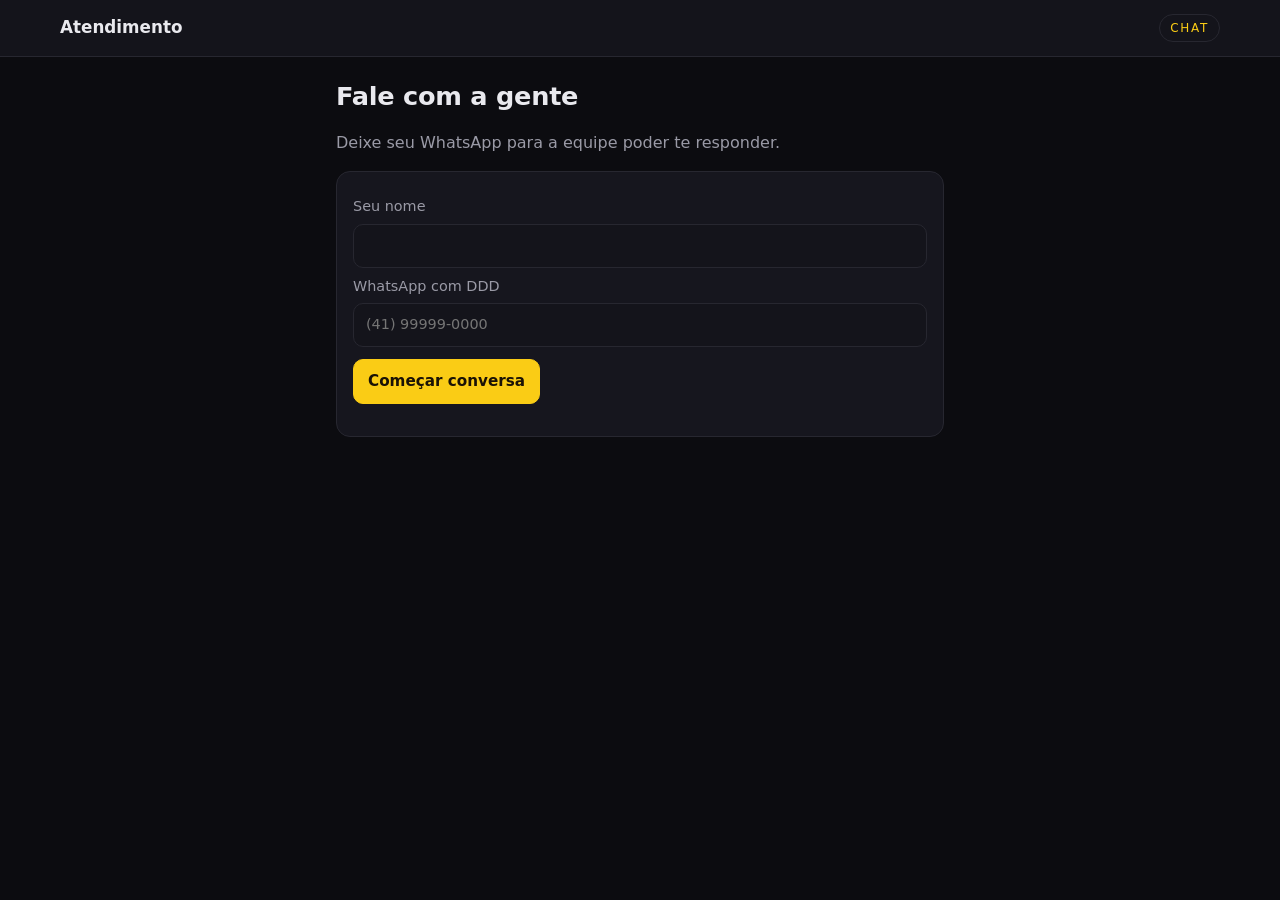
==== web/index.html @ 5620cbdf "atende-leads v1.0.0: agente de leads no WhatsApp + roteamento ao colaborador livre pelo Telegram Con" ====
<!doctype html>
<html lang="pt-BR">
<head>
<meta charset="utf-8">
<meta name="viewport" content="width=device-width,initial-scale=1">
<title>Fale com a gente</title>
<link rel="stylesheet" href="/web/style.css">
</head>
<body>
<header class="topo"><span class="marca" id="negocio">Atendimento</span><span class="chip">Chat</span></header>
<section id="entrada" class="estreito" style="margin:0 auto;padding:20px 16px">
  <h1>Fale com a gente</h1>
  <p class="mut">Deixe seu WhatsApp para a equipe poder te responder.</p>
  <form id="form-entrada" class="cartao">
    <label>Seu nome <input id="nome" autocomplete="name" maxlength="80"></label>
    <label>WhatsApp com DDD <input id="telefone" inputmode="tel" autocomplete="tel" placeholder="(41) 99999-0000" required></label>
    <div class="acoes"><button class="primario" type="submit">Começar conversa</button></div>
    <p id="erro-entrada" class="erro" role="alert"></p>
  </form>
</section>
<section id="chat" class="chat" hidden>
  <div id="log" class="chat-log" aria-live="polite"></div>
  <form id="form-msg" class="chat-form">
    <input id="texto" autocomplete="off" placeholder="Escreva sua mensagem" required>
    <button class="primario" type="submit">Enviar</button>
  </form>
</section>
<script src="/web/comum.js"></script>
<script src="/web/chat.js"></script>
</body>
</html>
---- web/style.css ----
/* atende-leads — tema INEMA (dark âmbar). Fontes locais se existirem; senão sans-serif. */
:root{
  --bg:#0c0c10;--bg2:#14141b;--card:#16161e;--line:#272730;--txt:#e9e9ee;--mut:#9a9aa6;
  --amb:#FACC15;--amb-txt:#1a1206;--ok:#4ade80;--bad:#f87171;--warn:#fbbf24;
  --titulo:"Sora",system-ui,-apple-system,"Segoe UI",sans-serif;
  --corpo:"Inter",system-ui,-apple-system,"Segoe UI",Roboto,sans-serif;
}
*{box-sizing:border-box}
html,body{margin:0;background:var(--bg);color:var(--txt);font-family:var(--corpo);font-size:16px;line-height:1.5}
h1,h2,h3,.marca,button,.chip,.aba{font-family:var(--titulo)}
h1{font-size:1.6rem;margin:0 0 16px;letter-spacing:-.01em}
h2{font-size:1.2rem;margin:24px 0 12px}
h3{font-size:1rem;margin:0 0 8px}
a{color:var(--amb)}
.mut{color:var(--mut)}
.topo{display:flex;justify-content:space-between;align-items:center;gap:12px;padding:14px max(16px,calc((100% - 1160px)/2));
  border-bottom:1px solid var(--line);background:var(--bg2);position:sticky;top:0;z-index:5}
.marca{font-weight:700;font-size:1.05rem}
.marca b{color:var(--amb)}
.chip{font-size:.75rem;letter-spacing:.14em;text-transform:uppercase;color:var(--amb);border:1px solid var(--line);
  padding:4px 10px;border-radius:999px}
main{max-width:1160px;margin:0 auto;padding:20px 16px 60px}
.estreito{max-width:640px}
.cartao{background:var(--card);border:1px solid var(--line);border-radius:14px;padding:16px;margin:12px 0}
.grade{display:grid;gap:12px;grid-template-columns:repeat(auto-fill,minmax(260px,1fr))}
.rotulo{font-size:.75rem;letter-spacing:.14em;text-transform:uppercase;color:var(--mut);margin:0 0 6px}
.status-grande{font-family:var(--titulo);font-size:1.3rem;margin:0 0 8px}
label{display:flex;flex-direction:column;gap:6px;font-size:.9rem;color:var(--mut);margin:8px 0}
input,select,textarea{font:inherit;color:var(--txt);background:var(--bg2);border:1px solid var(--line);border-radius:10px;
  padding:10px 12px;min-width:0;width:100%}
textarea{min-height:90px;font-family:ui-monospace,"JetBrains Mono",monospace;font-size:.85rem}
input:focus,select:focus,textarea:focus,button:focus-visible{outline:2px solid var(--amb);outline-offset:2px}
button,.botao{font:inherit;font-family:var(--titulo);font-weight:600;font-size:.95rem;border-radius:10px;padding:10px 14px;
  border:1px solid var(--line);background:var(--card);color:var(--txt);cursor:pointer;text-decoration:none;display:inline-block}
button:hover{border-color:var(--amb)}
.primario{background:var(--amb);color:var(--amb-txt);border-color:var(--amb)}
.primario:hover{filter:brightness(1.05)}
.secundario{background:transparent}
.perigo{border-color:var(--bad);color:var(--bad);background:transparent}
button:disabled{opacity:.5;cursor:wait}
.acoes{display:flex;flex-wrap:wrap;gap:8px;margin:12px 0}
.aviso{min-height:1.5em;color:var(--amb)}
.erro{color:var(--bad)}
.linha{display:flex;gap:8px;align-items:center;flex-wrap:wrap}
.linha>*{flex:1}
.linha>button{flex:0 0 auto}
.tag{display:inline-block;font-size:.75rem;padding:2px 8px;border-radius:999px;border:1px solid var(--line);color:var(--mut)}
.tag.quente{border-color:var(--bad);color:var(--bad)}
.tag.morno{border-color:var(--warn);color:var(--warn)}
.tag.livre{border-color:var(--ok);color:var(--ok)}
.tag.atendendo{border-color:var(--amb);color:var(--amb)}
.tag.alerta{background:var(--bad);color:#1a0505;border-color:var(--bad)}
table{width:100%;border-collapse:collapse;font-size:.9rem}
th,td{text-align:left;padding:8px 6px;border-bottom:1px solid var(--line);vertical-align:top}
th{color:var(--mut);font-weight:600}
.tabela{overflow:auto}
.abas{display:flex;gap:6px;flex-wrap:wrap;margin:8px 0 16px}
.aba{background:transparent;border:1px solid var(--line);border-radius:999px;padding:6px 14px;font-size:.9rem}
.aba.ativa{background:var(--amb);color:var(--amb-txt);border-color:var(--amb)}
.numero{font-family:var(--titulo);font-size:1.8rem;font-weight:700;color:var(--amb)}
[hidden]{display:none!important}
/* chat */
.chat{display:flex;flex-direction:column;height:calc(100vh - 58px);max-width:720px;margin:0 auto}
.chat-log{flex:1;overflow:auto;padding:16px}
.bolha{max-width:85%;padding:10px 14px;border-radius:14px;margin:8px 0;background:var(--card);border:1px solid var(--line);
  white-space:pre-wrap;overflow-wrap:anywhere}
.bolha.minha{margin-left:auto;background:var(--amb);color:var(--amb-txt);border-color:var(--amb)}
.bolha.humano{border-color:var(--amb)}
.bolha small{display:block;font-size:.75rem;color:var(--mut);margin-bottom:2px}
.chat-form{display:flex;gap:8px;padding:12px 16px;border-top:1px solid var(--line);background:var(--bg2)}
.widget .topo{padding:10px 14px}
.widget .chat{height:calc(100vh - 48px)}
pre{white-space:pre-wrap;overflow-wrap:anywhere;margin:0;font-size:.85rem}
@media (max-width:600px){h1{font-size:1.3rem}.topo{padding:12px}main{padding:16px 12px 48px}.linha{flex-direction:column;align-items:stretch}}
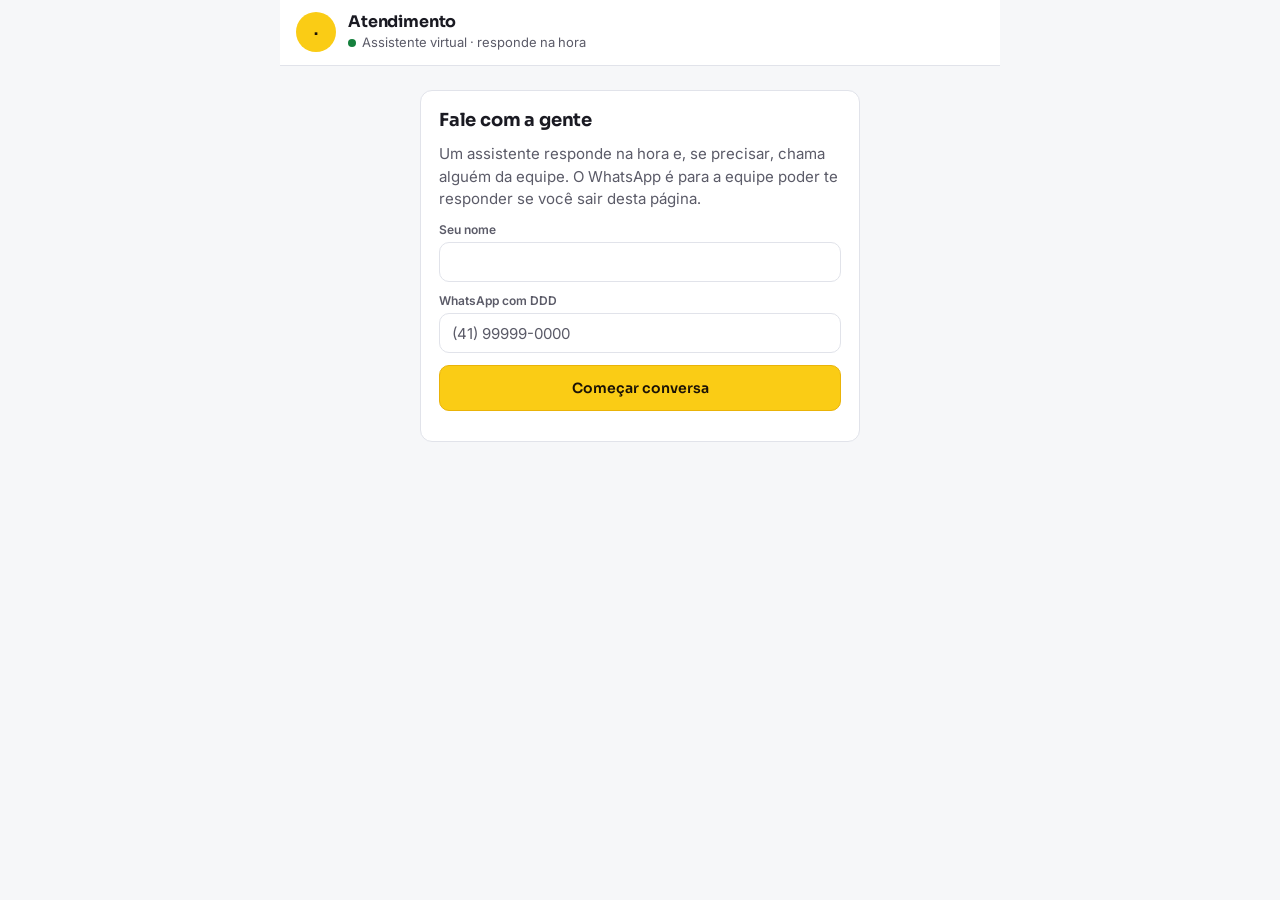
==== commit 0350b412: "atende-leads 1.5.4: 3 temas (claro/escuro/marinho) na estrutura "Balcão", Cadastros em formulário, a" ====
--- a/web/index.html
+++ b/web/index.html
@@ -1,30 +1,40 @@
 <!doctype html>
-<html lang="pt-BR">
+<html lang="pt-BR" data-tema="claro">
 <head>
 <meta charset="utf-8">
-<meta name="viewport" content="width=device-width,initial-scale=1">
+<meta name="viewport" content="width=device-width,initial-scale=1,viewport-fit=cover,interactive-widget=resizes-content">
 <title>Fale com a gente</title>
+<script>try{var a=JSON.parse(localStorage.getItem('al_aparencia')||'{}');if(a.tema)document.documentElement.dataset.tema=a.tema;}catch(e){}</script>
 <link rel="stylesheet" href="/web/style.css">
 </head>
-<body>
-<header class="topo"><span class="marca" id="negocio">Atendimento</span><span class="chip">Chat</span></header>
-<section id="entrada" class="estreito" style="margin:0 auto;padding:20px 16px">
-  <h1>Fale com a gente</h1>
-  <p class="mut">Deixe seu WhatsApp para a equipe poder te responder.</p>
-  <form id="form-entrada" class="cartao">
-    <label>Seu nome <input id="nome" autocomplete="name" maxlength="80"></label>
-    <label>WhatsApp com DDD <input id="telefone" inputmode="tel" autocomplete="tel" placeholder="(41) 99999-0000" required></label>
-    <div class="acoes"><button class="primario" type="submit">Começar conversa</button></div>
-    <p id="erro-entrada" class="erro" role="alert"></p>
-  </form>
-</section>
-<section id="chat" class="chat" hidden>
-  <div id="log" class="chat-log" aria-live="polite"></div>
-  <form id="form-msg" class="chat-form">
-    <input id="texto" autocomplete="off" placeholder="Escreva sua mensagem" required>
-    <button class="primario" type="submit">Enviar</button>
-  </form>
-</section>
+<body class="pagina-chat">
+<div class="chat-app">
+  <header class="chat-cab">
+    <span class="logo" id="logo" aria-hidden="true">·</span>
+    <div>
+      <h1 id="negocio">Atendimento</h1>
+      <p class="estado" id="estado"><span class="dot" aria-hidden="true"></span><span id="estado-txt">Assistente virtual · responde na hora</span></p>
+    </div>
+  </header>
+  <section id="entrada" class="entrada">
+    <form id="form-entrada" class="painel">
+      <h2>Fale com a gente</h2>
+      <p class="mut">Um assistente responde na hora e, se precisar, chama alguém da equipe. O WhatsApp é para a equipe poder te responder se você sair desta página.</p>
+      <label class="campo">Seu nome <input id="nome" autocomplete="name" maxlength="80"></label>
+      <label class="campo">WhatsApp com DDD <input id="telefone" inputmode="tel" autocomplete="tel" placeholder="(41) 99999-0000" required aria-describedby="erro-entrada"></label>
+      <button class="btn pri" type="submit">Começar conversa</button>
+      <p id="erro-entrada" class="erro" role="alert"></p>
+    </form>
+  </section>
+  <section id="chat" class="chat" hidden>
+    <div id="log" class="chat-log conv" aria-live="polite"></div>
+    <form id="form-msg" class="chat-form">
+      <label for="texto" class="sr">Sua mensagem</label>
+      <textarea id="texto" rows="1" autocomplete="off" enterkeyhint="send" placeholder="Escreva sua mensagem" required></textarea>
+      <button class="enviar" type="submit" aria-label="Enviar"><svg class="i" aria-hidden="true"><use href="#i-send"/></svg></button>
+    </form>
+  </section>
+</div>
 <script src="/web/comum.js"></script>
 <script src="/web/chat.js"></script>
 </body>
--- a/web/style.css
+++ b/web/style.css
@@ -1,74 +1,506 @@
-/* atende-leads — tema INEMA (dark âmbar). Fontes locais se existirem; senão sans-serif. */
-:root{
-  --bg:#0c0c10;--bg2:#14141b;--card:#16161e;--line:#272730;--txt:#e9e9ee;--mut:#9a9aa6;
-  --amb:#FACC15;--amb-txt:#1a1206;--ok:#4ade80;--bad:#f87171;--warn:#fbbf24;
-  --titulo:"Sora",system-ui,-apple-system,"Segoe UI",sans-serif;
-  --corpo:"Inter",system-ui,-apple-system,"Segoe UI",Roboto,sans-serif;
-}
+/* atende-leads 1.5 — estrutura única "Balcão" (versão B) com 3 temas por variáveis:
+   data-tema="claro" (padrão, B) · "escuro" (A, Plantão INEMA: amarelo só em ação) · "marinho" (C).
+   Fontes Sora/Inter locais (web/fontes, OFL); sem elas, a pilha do sistema. */
+@font-face{font-family:"Sora";font-weight:100 900;font-display:swap;src:url(/web/fontes/Sora.woff2) format("woff2")}
+@font-face{font-family:"Inter";font-weight:100 900;font-display:swap;src:url(/web/fontes/Inter.woff2) format("woff2")}
+
+:root,[data-tema="claro"]{
+  color-scheme:light;
+  --bg:#f6f7f9;--sup:#ffffff;--sup2:#fafafb;--faixa:#eceef2;--linha:#e1e3ea;--linha2:#c9ccd6;--tinta:#1a1a22;--mut:#5b5b68;
+  --amb:#FACC15;--amb-tinta:#1a1206;--amb-borda:#EAB308;--amb-hover:#f5c40c;--amb-mut:#5c4a06;
+  --link:#854d0e;--link-sub:#FACC15;--foco:#1a1a22;
+  --dica:#FEF9C3;--dica-filete:#EAB308;--dica-tinta:#854d0e;
+  --ok:#15803d;--ok-f:#dcfce7;--ruim:#b91c1c;--ruim-f:#fee2e2;--ruim-borda:#fca5a5;--aten:#854d0e;--aten-f:#FEF9C3;--info:#1d4ed8;--info-f:#dbeafe;
+  --neg:#6d28d9;--neg-f:#ede9fe;
+  --b-lead:#ffffff;--b-lead-borda:#e1e3ea;--b-ia:#eceef2;--b-ia-borda:transparent;--b-eu:#FACC15;--b-eu-tinta:#1a1206;--b-eu-mut:#5c4a06;
+  --sel:#fffbe6;--sel-filete:#FACC15;--ext-f:#fff5f5;
+  --novas-f:#1a1a22;--novas-t:#ffffff;--ruim-tinta:#ffffff;
+  --sombra:0 6px 18px -10px rgba(26,26,34,.25);--sombra-alta:0 -6px 16px -10px rgba(26,26,34,.22);
+  --d-fora:#8a8a96;--z1:#15803d;--z2:#b8860b;--z3:#b91c1c;--z1-f:rgba(21,128,61,.08);--z2-f:rgba(234,179,8,.12);--z3-f:rgba(185,28,28,.08);
+}
+[data-tema="escuro"]{
+  color-scheme:dark;
+  --bg:#0c0c10;--sup:#16161e;--sup2:#1c1c26;--faixa:#1c1c26;--linha:#272730;--linha2:#3a3a46;--tinta:#ececf1;--mut:#a3a3b0;
+  --amb:#FACC15;--amb-tinta:#1a1206;--amb-borda:#FACC15;--amb-hover:#fbd73d;--amb-mut:#4a3b05;
+  --link:#ececf1;--link-sub:#FACC15;--foco:#FACC15;
+  --dica:#1f1c12;--dica-filete:rgba(250,204,21,.45);--dica-tinta:#f5d76e;
+  --ok:#4ade80;--ok-f:rgba(74,222,128,.13);--ruim:#f87171;--ruim-f:rgba(248,113,113,.13);--ruim-borda:rgba(248,113,113,.45);--aten:#fbbf24;--aten-f:rgba(251,191,36,.13);
+  --info:#7dd3fc;--info-f:rgba(125,211,252,.13);--neg:#c4b5fd;--neg-f:rgba(196,181,253,.13);
+  --b-lead:#1c1c26;--b-lead-borda:#272730;--b-ia:transparent;--b-ia-borda:#3a3a46;--b-eu:#FACC15;--b-eu-tinta:#1a1206;--b-eu-mut:#4a3b05;
+  --sel:#1f1c12;--sel-filete:#FACC15;--ext-f:rgba(248,113,113,.08);
+  --novas-f:#ececf1;--novas-t:#0c0c10;--ruim-tinta:#1a0505;
+  --sombra:0 8px 24px -12px rgba(0,0,0,.7);--sombra-alta:0 -8px 20px -12px rgba(0,0,0,.7);
+  --d-fora:#6b6b78;--z1:#4ade80;--z2:#fbbf24;--z3:#f87171;--z1-f:rgba(74,222,128,.07);--z2-f:rgba(251,191,36,.07);--z3-f:rgba(248,113,113,.10);
+}
+[data-tema="marinho"]{
+  color-scheme:dark;
+  --bg:#0b1524;--sup:#12203a;--sup2:#182a48;--faixa:#182a48;--linha:#22365a;--linha2:#35577f;--tinta:#e8eef7;--mut:#a3b4cc;
+  --amb:#FACC15;--amb-tinta:#1a1206;--amb-borda:#FACC15;--amb-hover:#fbd73d;--amb-mut:#4a3b05;
+  --link:#bcd3ec;--link-sub:#5b8db8;--foco:#8fb4d6;
+  --dica:#183052;--dica-filete:#35577f;--dica-tinta:#bcd3ec;
+  --ok:#4ade80;--ok-f:rgba(74,222,128,.13);--ruim:#fb8a8a;--ruim-f:rgba(248,113,113,.14);--ruim-borda:#7a3a42;--aten:#fbbf24;--aten-f:rgba(251,191,36,.13);
+  --info:#8fb4d6;--info-f:#183052;--neg:#c9d8ea;--neg-f:rgba(201,216,234,.10);
+  --b-lead:#182a48;--b-lead-borda:#22365a;--b-ia:transparent;--b-ia-borda:#35577f;--b-eu:#2b4a73;--b-eu-tinta:#e8eef7;--b-eu-mut:#c9d8ea;
+  --sel:#183052;--sel-filete:#8fb4d6;--ext-f:#2a1b2a;
+  --novas-f:#FACC15;--novas-t:#1a1206;--ruim-tinta:#1a0505;
+  --sombra:0 8px 24px -12px rgba(0,0,0,.6);--sombra-alta:0 -8px 20px -12px rgba(0,0,0,.6);
+  --d-fora:#6b7c95;--z1:#4ade80;--z2:#fbbf24;--z3:#f87171;--z1-f:rgba(74,222,128,.07);--z2-f:rgba(251,191,36,.06);--z3-f:rgba(248,113,113,.10);
+}
+:root{--titulo:"Sora",system-ui,-apple-system,"Segoe UI",Roboto,sans-serif;--corpo:"Inter",system-ui,-apple-system,"Segoe UI",Roboto,sans-serif;
+  --mono:ui-monospace,"JetBrains Mono",Menlo,Consolas,monospace}
+
 *{box-sizing:border-box}
-html,body{margin:0;background:var(--bg);color:var(--txt);font-family:var(--corpo);font-size:16px;line-height:1.5}
-h1,h2,h3,.marca,button,.chip,.aba{font-family:var(--titulo)}
-h1{font-size:1.6rem;margin:0 0 16px;letter-spacing:-.01em}
-h2{font-size:1.2rem;margin:24px 0 12px}
-h3{font-size:1rem;margin:0 0 8px}
-a{color:var(--amb)}
+html,body{margin:0;background:var(--bg);color:var(--tinta);font:15px/1.5 var(--corpo);font-variant-numeric:tabular-nums;-webkit-font-smoothing:antialiased}
+h1,h2,h3{font-family:var(--titulo);margin:0;letter-spacing:-.01em;line-height:1.25;text-wrap:balance}
+h1{font-size:1.5rem}h2{font-size:1.05rem}h3{font-size:.95rem}
+p{margin:0}
+a{color:var(--link);text-decoration:underline;text-decoration-color:var(--link-sub);text-decoration-thickness:2px;text-underline-offset:3px}
 .mut{color:var(--mut)}
-.topo{display:flex;justify-content:space-between;align-items:center;gap:12px;padding:14px max(16px,calc((100% - 1160px)/2));
-  border-bottom:1px solid var(--line);background:var(--bg2);position:sticky;top:0;z-index:5}
-.marca{font-weight:700;font-size:1.05rem}
-.marca b{color:var(--amb)}
-.chip{font-size:.75rem;letter-spacing:.14em;text-transform:uppercase;color:var(--amb);border:1px solid var(--line);
-  padding:4px 10px;border-radius:999px}
-main{max-width:1160px;margin:0 auto;padding:20px 16px 60px}
-.estreito{max-width:640px}
-.cartao{background:var(--card);border:1px solid var(--line);border-radius:14px;padding:16px;margin:12px 0}
-.grade{display:grid;gap:12px;grid-template-columns:repeat(auto-fill,minmax(260px,1fr))}
-.rotulo{font-size:.75rem;letter-spacing:.14em;text-transform:uppercase;color:var(--mut);margin:0 0 6px}
-.status-grande{font-family:var(--titulo);font-size:1.3rem;margin:0 0 8px}
-label{display:flex;flex-direction:column;gap:6px;font-size:.9rem;color:var(--mut);margin:8px 0}
-input,select,textarea{font:inherit;color:var(--txt);background:var(--bg2);border:1px solid var(--line);border-radius:10px;
-  padding:10px 12px;min-width:0;width:100%}
-textarea{min-height:90px;font-family:ui-monospace,"JetBrains Mono",monospace;font-size:.85rem}
-input:focus,select:focus,textarea:focus,button:focus-visible{outline:2px solid var(--amb);outline-offset:2px}
-button,.botao{font:inherit;font-family:var(--titulo);font-weight:600;font-size:.95rem;border-radius:10px;padding:10px 14px;
-  border:1px solid var(--line);background:var(--card);color:var(--txt);cursor:pointer;text-decoration:none;display:inline-block}
-button:hover{border-color:var(--amb)}
-.primario{background:var(--amb);color:var(--amb-txt);border-color:var(--amb)}
-.primario:hover{filter:brightness(1.05)}
-.secundario{background:transparent}
-.perigo{border-color:var(--bad);color:var(--bad);background:transparent}
-button:disabled{opacity:.5;cursor:wait}
-.acoes{display:flex;flex-wrap:wrap;gap:8px;margin:12px 0}
-.aviso{min-height:1.5em;color:var(--amb)}
-.erro{color:var(--bad)}
-.linha{display:flex;gap:8px;align-items:center;flex-wrap:wrap}
-.linha>*{flex:1}
-.linha>button{flex:0 0 auto}
-.tag{display:inline-block;font-size:.75rem;padding:2px 8px;border-radius:999px;border:1px solid var(--line);color:var(--mut)}
-.tag.quente{border-color:var(--bad);color:var(--bad)}
-.tag.morno{border-color:var(--warn);color:var(--warn)}
-.tag.livre{border-color:var(--ok);color:var(--ok)}
-.tag.atendendo{border-color:var(--amb);color:var(--amb)}
-.tag.alerta{background:var(--bad);color:#1a0505;border-color:var(--bad)}
-table{width:100%;border-collapse:collapse;font-size:.9rem}
-th,td{text-align:left;padding:8px 6px;border-bottom:1px solid var(--line);vertical-align:top}
-th{color:var(--mut);font-weight:600}
-.tabela{overflow:auto}
-.abas{display:flex;gap:6px;flex-wrap:wrap;margin:8px 0 16px}
-.aba{background:transparent;border:1px solid var(--line);border-radius:999px;padding:6px 14px;font-size:.9rem}
-.aba.ativa{background:var(--amb);color:var(--amb-txt);border-color:var(--amb)}
-.numero{font-family:var(--titulo);font-size:1.8rem;font-weight:700;color:var(--amb)}
+.peq{font-size:13px}
+.i{width:18px;height:18px;fill:none;stroke:currentColor;stroke-width:1.9;stroke-linecap:round;stroke-linejoin:round;flex:none}
+.sr{position:absolute!important;width:1px;height:1px;overflow:hidden;clip:rect(0 0 0 0);white-space:nowrap}
 [hidden]{display:none!important}
-/* chat */
-.chat{display:flex;flex-direction:column;height:calc(100vh - 58px);max-width:720px;margin:0 auto}
-.chat-log{flex:1;overflow:auto;padding:16px}
-.bolha{max-width:85%;padding:10px 14px;border-radius:14px;margin:8px 0;background:var(--card);border:1px solid var(--line);
-  white-space:pre-wrap;overflow-wrap:anywhere}
-.bolha.minha{margin-left:auto;background:var(--amb);color:var(--amb-txt);border-color:var(--amb)}
-.bolha.humano{border-color:var(--amb)}
-.bolha small{display:block;font-size:.75rem;color:var(--mut);margin-bottom:2px}
-.chat-form{display:flex;gap:8px;padding:12px 16px;border-top:1px solid var(--line);background:var(--bg2)}
-.widget .topo{padding:10px 14px}
-.widget .chat{height:calc(100vh - 48px)}
-pre{white-space:pre-wrap;overflow-wrap:anywhere;margin:0;font-size:.85rem}
-@media (max-width:600px){h1{font-size:1.3rem}.topo{padding:12px}main{padding:16px 12px 48px}.linha{flex-direction:column;align-items:stretch}}
+:focus-visible{outline:2px solid var(--foco);outline-offset:2px}
+
+/* ---------- botões ---------- */
+.btn,button.btn{display:inline-flex;align-items:center;justify-content:center;gap:7px;font:600 14px/1.1 var(--titulo);padding:0 14px;min-height:40px;
+  border-radius:10px;border:1px solid var(--linha);background:var(--sup);color:var(--tinta);cursor:pointer;text-decoration:none;white-space:nowrap;
+  transition:background-color .15s ease-out,border-color .15s ease-out}
+.btn:hover{border-color:var(--linha2);background:var(--sup2)}
+.btn.pri{background:var(--amb);border-color:var(--amb-borda);color:var(--amb-tinta)}
+.btn.pri:hover{background:var(--amb-hover)}
+.btn.sutil{border-color:transparent;background:transparent;color:var(--mut)}
+.btn.sutil:hover{background:var(--faixa);color:var(--tinta)}
+.btn.perigo{color:var(--ruim);border-color:var(--ruim-borda);background:transparent}
+.btn.perigo:hover{background:var(--ruim-f)}
+.btn.ic{width:40px;padding:0}
+.btn.peq{min-height:34px;font-size:13px;padding:0 10px}
+.btn:disabled{opacity:.55;cursor:progress}
+.btn .i{width:18px;height:18px}
+
+/* controle segmentado (status e tema) */
+.seg{display:inline-flex;background:var(--faixa);border-radius:10px;padding:3px;gap:2px;border:1px solid transparent}
+.seg button{font:600 13px/1 var(--titulo);border:0;background:transparent;color:var(--mut);padding:0 12px;min-height:36px;border-radius:8px;cursor:pointer;
+  display:inline-flex;align-items:center;justify-content:center;gap:6px}
+.seg button:hover{color:var(--tinta)}
+.seg button[aria-pressed="true"]{background:var(--sup);color:var(--tinta);box-shadow:0 1px 2px rgba(0,0,0,.18);outline:1px solid var(--linha2)}
+.seg.tema button{padding:0;width:36px}
+.seg.tema .i{width:17px;height:17px}
+
+/* ---------- selos, pontos ---------- */
+.selo{display:inline-flex;align-items:center;gap:4px;font:600 12px/1 var(--corpo);padding:4px 8px;border-radius:999px;white-space:nowrap;background:var(--faixa);color:var(--tinta)}
+.selo .i{width:13px;height:13px}
+.st-em_atendimento,.st-atendendo{background:var(--amb);color:var(--amb-tinta)}
+.st-negociando{background:var(--neg-f);color:var(--neg)}
+.st-retornar{background:var(--aten-f);color:var(--aten)}
+.st-novo,.st-aguardando{background:var(--faixa);color:var(--tinta)}
+.st-ganho{background:var(--ok-f);color:var(--ok)}
+.st-perdido,.st-alerta{background:var(--ruim-f);color:var(--ruim)}
+.st-invalido,.st-fechado{background:var(--faixa);color:var(--mut)}
+.n-quente{background:var(--ruim-f);color:var(--ruim)}
+.n-morno{background:var(--aten-f);color:var(--aten)}
+.n-frio{background:var(--info-f);color:var(--info)}
+.novas{background:var(--novas-f);color:var(--novas-t)}
+.cont{font:600 12px/1 var(--corpo);background:var(--novas-f);color:var(--novas-t);border-radius:999px;padding:3px 8px}
+.cont.leve{background:var(--faixa);color:var(--tinta)}
+.dot{width:8px;height:8px;border-radius:50%;display:inline-block;flex:none;background:var(--d-fora)}
+.d-livre{background:var(--ok)}.d-ocupado{background:var(--ruim)}.d-fora{background:var(--d-fora)}.d-atendendo{background:var(--amb-borda)}
+.espera{display:inline-flex;align-items:center;gap:4px;font:600 13px/1 var(--corpo);color:var(--mut);white-space:nowrap}
+.espera .i{width:15px;height:15px}
+.espera.demais{color:var(--ruim)}
+
+/* ---------- superfícies ---------- */
+.painel{background:var(--sup);border:1px solid var(--linha);border-radius:12px}
+.painel.pad{padding:16px}
+.dica{background:var(--dica);border:1px solid var(--dica-filete);border-radius:12px}
+.vazio{color:var(--mut);padding:14px 16px}
+.aviso{min-height:1.4em;font-size:14px;color:var(--mut)}
+.aviso:empty{min-height:0}
+.aviso.ok{color:var(--ok)}
+.erro,.aviso.erro{color:var(--ruim)}
+.toast{position:fixed;left:50%;bottom:20px;transform:translateX(-50%);z-index:60;max-width:min(560px,calc(100vw - 24px));padding:10px 16px;border-radius:10px;
+  background:var(--tinta);color:var(--bg);font:500 14px/1.4 var(--corpo);box-shadow:var(--sombra);pointer-events:none}
+.toast.erro{background:var(--ruim);color:var(--ruim-tinta)}
+.toast:empty{display:none}
+
+/* ---------- campos ---------- */
+label.campo,.campo{display:flex;flex-direction:column;gap:5px;font:600 12px/1.2 var(--corpo);color:var(--mut)}
+input,select,textarea{font:400 15px/1.4 var(--corpo);color:var(--tinta);background:var(--sup);border:1px solid var(--linha);border-radius:10px;padding:0 12px;
+  min-height:40px;min-width:0;width:100%}
+textarea{padding:10px 12px;resize:vertical}
+input::placeholder,textarea::placeholder{color:var(--mut);opacity:1}
+input[type="checkbox"],input[type="radio"]{width:20px;height:20px;min-height:0;accent-color:var(--amb-borda);margin:0}
+input[type="color"]{padding:3px;width:52px;cursor:pointer}
+.check{display:inline-flex;align-items:center;gap:10px;font:500 14px var(--corpo);color:var(--tinta);min-height:44px;cursor:pointer}
+fieldset{border:0;padding:0;margin:0}
+legend{padding:0}
+.linha-campos{display:flex;flex-wrap:wrap;gap:10px;align-items:flex-end}
+.linha-campos>.campo{flex:1 1 160px}
+
+/* ---------- topo ---------- */
+.topo{display:flex;align-items:center;gap:14px;padding:0 20px;min-height:58px;background:var(--sup);border-bottom:1px solid var(--linha)}
+.topo .marca{display:flex;align-items:center;gap:10px;min-width:0}
+.topo .marca h1{font-size:16px;white-space:nowrap;overflow:hidden;text-overflow:ellipsis}
+.topo .marca .sub{font-size:13px;color:var(--mut);white-space:nowrap}
+.topo .dir{margin-left:auto;display:flex;align-items:center;gap:10px}
+.logo{width:32px;height:32px;border-radius:8px;background:var(--amb);color:var(--amb-tinta);display:grid;place-items:center;font:700 13px var(--titulo);flex:none}
+.av{width:32px;height:32px;border-radius:50%;background:var(--faixa);color:var(--tinta);display:grid;place-items:center;font:700 12px var(--titulo);flex:none}
+.quem{display:flex;align-items:center;gap:8px;font-size:13px;color:var(--mut);white-space:nowrap}
+
+/* ---------- login ---------- */
+.login{max-width:420px;margin:8vh auto;padding:0 16px}
+.login h1{font-size:1.4rem;margin-bottom:6px}
+.login p.mut{margin-bottom:16px}
+.login form{display:grid;gap:12px;padding:20px}
+.login .btn{min-height:44px}
+
+/* ---------- conversa (bolhas) ---------- */
+.conv{display:flex;flex-direction:column;gap:6px}
+.conv>:first-child{margin-top:auto}
+.b{max-width:80%;padding:8px 12px 6px;border-radius:12px;font-size:14.5px;line-height:1.45;white-space:pre-wrap;overflow-wrap:anywhere}
+.b small{display:flex;align-items:center;gap:5px;font:600 12px/1.3 var(--corpo);color:var(--mut);margin-bottom:2px;white-space:normal}
+.b small .i{width:13px;height:13px}
+.b time{display:block;text-align:right;font-size:12px;color:var(--mut);margin-top:1px}
+.b.lead{align-self:flex-start;background:var(--b-lead);border:1px solid var(--b-lead-borda);border-bottom-left-radius:4px}
+.b.ia{align-self:flex-end;background:var(--b-ia);border:1px dashed var(--b-ia-borda);border-bottom-right-radius:4px}
+.b.eu{align-self:flex-end;background:var(--b-eu);color:var(--b-eu-tinta);border-bottom-right-radius:4px}
+.b.eu small,.b.eu time{color:var(--b-eu-mut)}
+.sep{display:flex;align-items:center;gap:10px;font-size:12px;color:var(--mut);margin:6px 0;text-align:center}
+.sep::before,.sep::after{content:"";flex:1;height:1px;background:var(--linha)}
+.sug{padding:10px 12px}
+.sug .cab{display:flex;align-items:center;gap:6px;font:600 13px var(--titulo);color:var(--dica-tinta);margin-bottom:4px}
+.sug .cab .i{width:16px;height:16px}
+.sug p{margin:0 0 8px;font-size:14.5px;white-space:pre-wrap;overflow-wrap:anywhere}
+.sug .acoes{display:flex;flex-wrap:wrap;gap:8px}
+.escrever{display:flex;gap:8px;align-items:flex-end}
+.escrever textarea{flex:1;min-height:44px;max-height:160px;resize:none}
+.escrever .btn{min-height:44px}
+
+/* ======================================================= CHAT DO LEAD */
+body.pagina-chat{height:100vh;height:100dvh;overflow:hidden;background:var(--bg)}
+.chat-app{display:flex;flex-direction:column;height:100%;max-width:720px;margin:0 auto;background:var(--bg)}
+.chat-cab{display:flex;align-items:center;gap:12px;padding:12px 16px;border-bottom:1px solid var(--linha);background:var(--sup);flex:none}
+.chat-cab .logo{width:40px;height:40px;border-radius:50%;font-size:15px}
+.chat-cab h1{font-size:16px}
+.estado{display:flex;align-items:center;gap:6px;font-size:13px;color:var(--mut);margin-top:1px}
+.estado .dot{background:var(--ok)}
+.entrada{flex:1 1 auto;overflow-y:auto;padding:24px 16px}
+.entrada form{display:grid;gap:12px;padding:18px;max-width:440px;margin:0 auto}
+.entrada h2{font-size:1.2rem}
+.entrada .btn{min-height:46px}
+.chat{flex:1 1 auto;min-height:0;display:flex;flex-direction:column}
+.chat-log{flex:1 1 auto;min-height:0;overflow-y:auto;overscroll-behavior:contain;padding:16px 14px 8px;-webkit-overflow-scrolling:touch}
+.chat-log .b{max-width:84%;font-size:15px}
+.chat-log .b.minha{align-self:flex-end;background:var(--b-eu);color:var(--b-eu-tinta);border-bottom-right-radius:4px}
+.chat-log .b.minha time{color:var(--b-eu-mut)}
+.chat-log .b.ele{align-self:flex-start;background:var(--b-lead);border:1px solid var(--b-lead-borda);border-bottom-left-radius:4px}
+.chat-log .b.falha{align-self:center;background:var(--ruim-f);color:var(--ruim);font-size:14px}
+.chat-form{flex:none;display:flex;gap:8px;align-items:flex-end;padding:10px 12px;padding-bottom:max(10px,env(safe-area-inset-bottom));border-top:1px solid var(--linha);background:var(--sup)}
+.chat-form textarea{flex:1;font-size:16px;resize:none;min-height:46px;max-height:120px;padding:12px 14px;border-radius:12px;background:var(--bg)}
+.enviar{width:46px;height:46px;border-radius:12px;border:1px solid var(--amb-borda);background:var(--amb);color:var(--amb-tinta);display:grid;place-items:center;cursor:pointer;flex:none}
+.enviar:hover{background:var(--amb-hover)}
+.enviar .i{width:20px;height:20px}
+.priv{font-size:12px;color:var(--mut);text-align:center}
+
+/* ======================================================= PAINEL DA EQUIPE */
+.eq-app{min-height:100vh;display:flex;flex-direction:column}
+@media (min-width:1024px){
+  .eq-app{height:100vh;height:100dvh;overflow:hidden}
+  .eq-corpo{overflow:hidden}
+  .area{overflow:hidden}
+  .faixa-espera{max-height:42vh;overflow:auto;flex:none}
+}
+.faixa-espera{display:flex;align-items:center;gap:12px;padding:10px 20px;background:var(--dica);border-bottom:1px solid var(--dica-filete);flex-wrap:wrap}
+.faixa-espera>h2{font-size:14px;display:flex;align-items:center;gap:8px;white-space:nowrap;color:var(--tinta)}
+.faixa-espera .ofertas{display:flex;gap:10px;flex:1;min-width:0;flex-wrap:wrap}
+.of{display:flex;align-items:center;gap:12px;background:var(--sup);border:1px solid var(--linha);border-radius:12px;padding:8px 8px 8px 12px;min-width:min(100%,480px);flex:1 1 480px}
+.of .txt{min-width:200px;flex:1}
+.of .l1{display:flex;align-items:center;gap:6px;flex-wrap:wrap}
+.of strong{font:600 14px var(--titulo)}
+.of .motivo{font-size:13px;color:var(--mut)}
+.of q{display:block;font-size:13px;color:var(--mut);margin-top:2px;white-space:nowrap;overflow:hidden;text-overflow:ellipsis;quotes:"“" "”"}
+.of .acoes{display:flex;gap:6px;align-items:center;flex:none}
+.eq-corpo{flex:1;display:grid;grid-template-columns:minmax(300px,340px) 1fr;min-height:0}
+.col-contatos{background:var(--sup);border-right:1px solid var(--linha);display:flex;flex-direction:column;min-height:0}
+.col-contatos .cab{padding:12px 12px 8px}
+.busca{display:flex;align-items:center;gap:8px;border:1px solid var(--linha);border-radius:10px;padding:0 10px;min-height:40px;color:var(--mut);background:var(--bg)}
+.busca input{border:0;background:transparent;min-height:38px;padding:0;flex:1}
+.busca input:focus-visible{outline:none}
+.busca:focus-within{outline:2px solid var(--foco);outline-offset:2px}
+.pilulas{display:flex;flex-wrap:wrap;gap:6px;padding:0 12px 10px}
+.pilulas button{font:600 12px var(--corpo);min-height:30px;padding:0 10px;border-radius:999px;border:1px solid var(--linha);background:var(--sup);color:var(--tinta);cursor:pointer}
+.pilulas button[aria-pressed="true"]{background:var(--amb);border-color:var(--amb-borda);color:var(--amb-tinta)}
+.lista{overflow:auto;border-top:1px solid var(--linha);flex:1}
+.ct{display:block;width:100%;text-align:left;padding:10px 12px;border:0;border-bottom:1px solid var(--linha);background:transparent;color:inherit;font:inherit;cursor:pointer}
+.ct:hover{background:var(--sup2)}
+.ct[aria-current="true"]{background:var(--sel);box-shadow:inset 3px 0 0 var(--sel-filete)}
+.ct .l1{display:flex;align-items:center;gap:6px}
+.ct strong{font:600 14px var(--titulo);flex:1;min-width:0;white-space:nowrap;overflow:hidden;text-overflow:ellipsis}
+.ct .ha{font-size:12px;color:var(--mut);white-space:nowrap}
+.ct .msg{font-size:13px;margin:2px 0 5px;white-space:nowrap;overflow:hidden;text-overflow:ellipsis}
+.ct .l3{display:flex;flex-wrap:wrap;gap:5px;align-items:center;font-size:12px;color:var(--mut)}
+.ct .l3 .i{width:14px;height:14px}
+/* área do atendimento: conversa + ficha */
+.area{min-height:0;display:flex;flex-direction:column}
+.inicio{padding:20px 24px;overflow:auto;display:grid;gap:18px;align-content:start}
+.inicio h2{display:flex;align-items:center;gap:8px;margin-bottom:8px}
+.cartao-ch{display:flex;align-items:center;gap:12px;padding:12px 14px;border-bottom:1px solid var(--linha)}
+.cartao-ch:last-child{border-bottom:0}
+.cartao-ch .txt{flex:1;min-width:0}
+.cartao-ch strong{font:600 14px var(--titulo)}
+.cartao-ch p{font-size:13px;color:var(--mut)}
+.atend>*{min-width:0}
+.atend{flex:1;min-height:0;display:grid;grid-template-columns:1fr 320px;grid-template-rows:auto 1fr auto;
+  grid-template-areas:"cab ficha" "msgs ficha" "rod ficha"}
+.at-cab{grid-area:cab;display:flex;align-items:center;gap:10px;padding:10px 16px;min-height:52px;background:var(--sup);border-bottom:1px solid var(--linha);flex-wrap:wrap}
+.at-cab h2{font-size:15px}
+.at-cab .num{font:500 13px var(--corpo);color:var(--mut)}
+.at-cab .voltar{display:none}
+.at-cab .det,.at-cab .ligar{display:none}
+.at-msgs{grid-area:msgs;overflow:auto;padding:16px 20px;background:var(--bg);min-height:0}
+.at-msgs .b{max-width:72%}
+.at-rod{grid-area:rod;background:var(--sup);border-top:1px solid var(--linha);padding:10px 16px 12px;display:grid;gap:8px}
+.at-rod .mais{display:none}
+.assumir-barra{display:flex;align-items:center;gap:10px;flex-wrap:wrap}
+.assumir-barra p{flex:1;min-width:200px;font-size:14px}
+.assumir-barra .btn{min-height:44px}
+.at-ficha{grid-area:ficha;background:var(--sup);border-left:1px solid var(--linha);overflow:auto;padding:16px;display:grid;gap:14px;align-content:start;min-height:0}
+.at-ficha h2{font-size:17px}
+.at-ficha .sel{display:flex;flex-wrap:wrap;gap:6px}
+.at-ficha dl{display:grid;grid-template-columns:auto 1fr;gap:6px 12px;margin:0;font-size:13px}
+.at-ficha dt{color:var(--mut)}
+.at-ficha dd{margin:0;overflow-wrap:anywhere}
+.ligar{display:grid;gap:8px}
+.ligar .btn{justify-content:flex-start;white-space:normal;min-height:44px;padding:6px 12px;line-height:1.2;text-align:left}
+.ligar .btn small{display:block;font:500 12px var(--corpo);color:var(--mut)}
+.form-fechar{border-top:1px solid var(--linha);padding-top:14px;display:grid;gap:10px}
+.form-fechar h3{font-size:14px}
+.form-fechar .duas{display:grid;grid-template-columns:1fr 1fr;gap:8px}
+.form-fechar .acoes{display:flex;gap:8px;flex-wrap:wrap}
+.form-fechar .cab-folha{display:none}
+.retornos table{font-size:14px}
+
+/* ======================================================= PAINEL DO GESTOR */
+.ge-app{display:grid;grid-template-columns:240px 1fr;min-height:100vh}
+.nav{background:var(--sup);border-right:1px solid var(--linha);padding:14px 12px;display:flex;flex-direction:column;gap:2px;position:sticky;top:0;height:100vh}
+.nav .marca{display:flex;align-items:center;gap:10px;padding:2px 6px 16px}
+.nav .marca b{font:700 15px var(--titulo);display:block}
+.nav .marca span:not(.logo){font-size:12px;color:var(--mut)}
+.nav button{display:flex;align-items:center;gap:10px;min-height:42px;padding:0 10px;border-radius:10px;border:0;background:transparent;color:var(--tinta);
+  font:600 14px var(--titulo);cursor:pointer;text-align:left;white-space:nowrap;width:100%}
+.nav button:hover{background:var(--faixa)}
+.nav button[aria-selected="true"]{background:var(--amb);color:var(--amb-tinta)}
+.nav button .i{color:var(--mut)}
+.nav button[aria-selected="true"] .i{color:var(--amb-tinta)}
+.nav button em{margin-left:auto;font:700 12px/1 var(--corpo);font-style:normal;background:var(--ruim);color:var(--ruim-tinta);border-radius:999px;padding:3px 6px}
+.nav .fim{margin-top:auto}
+.princ{display:flex;flex-direction:column;min-width:0}
+.princ .topo{position:sticky;top:0;z-index:5}
+.princ .topo h1{font-size:18px}
+.corpo{padding:20px 24px 40px;max-width:1240px;width:100%}
+.corpo h2{margin:0 0 10px}
+.corpo section>h2:not(:first-child),.bloco{margin-top:22px}
+.alerta{display:flex;align-items:center;gap:12px;background:var(--ruim-f);border:1px solid var(--ruim-borda);border-radius:12px;padding:12px 14px;margin-bottom:18px;color:var(--ruim);flex-wrap:wrap}
+.alerta p{margin:0;color:var(--tinta);flex:1;min-width:220px}
+.alerta strong{color:var(--ruim)}
+.alerta .i{width:22px;height:22px}
+/* régua de pontos (tempo para assumir) */
+.regua-p{padding:18px 20px;margin-bottom:16px}
+.regua-p .l1{display:flex;align-items:baseline;gap:10px;flex-wrap:wrap;margin-bottom:4px}
+.regua-p .sub{color:var(--mut);font-size:13px}
+.faixas{display:grid;grid-template-columns:30fr 45fr 25fr;margin:14px 0 8px}
+.fx{display:flex;align-items:baseline;gap:8px;font:600 13px var(--titulo);flex-wrap:wrap;padding-right:10px}
+.fx b{font:700 26px/1 var(--titulo);letter-spacing:-.02em}
+.fx span{color:var(--mut);font:400 12.5px var(--corpo)}
+.fx.z1 b{color:var(--z1)}.fx.z2 b{color:var(--z2)}.fx.z3 b{color:var(--z3)}
+.regua{position:relative;height:78px;border-radius:12px;overflow:hidden;display:grid;grid-template-columns:30fr 45fr 25fr;border:1px solid var(--linha)}
+.regua>div{position:relative;border-right:1px dashed var(--linha2)}
+.regua>div:last-child{border-right:0}
+.regua .z1{background:var(--z1-f)}.regua .z2{background:var(--z2-f)}.regua .z3{background:var(--z3-f)}
+.pt{position:absolute;width:14px;height:14px;border-radius:50%;transform:translate(-50%,-50%);border:2px solid var(--sup)}
+.z1 .pt{background:var(--z1)}.z2 .pt{background:var(--z2)}.z3 .pt{background:var(--z3);width:18px;height:18px}
+.med{position:absolute;top:0;bottom:0;width:2px;background:var(--mut)}
+.med span{position:absolute;top:4px;left:6px;font:600 12px var(--corpo);white-space:nowrap;color:var(--tinta);background:var(--sup);padding:1px 5px;border-radius:5px}
+.eixo{display:grid;grid-template-columns:30fr 45fr 25fr;font-size:12px;color:var(--mut);margin-top:6px}
+.eixo span{display:flex;justify-content:space-between;padding-right:6px}
+.metricas{display:flex;flex-wrap:wrap;margin:0 0 16px;padding:0}
+.metricas>div{flex:1 1 118px;padding:10px 14px;border-left:1px solid var(--linha)}
+.metricas>div:first-child{border-left:0}
+.metricas dt{font-size:12px;color:var(--mut)}
+.metricas dd{margin:2px 0 0;font:700 17px var(--titulo)}
+/* tabelas */
+.tab{overflow:auto}
+table{width:100%;border-collapse:collapse;font-size:14px}
+th{font:600 12px var(--corpo);color:var(--mut);text-align:left;padding:9px 12px;border-bottom:1px solid var(--linha);background:var(--sup2);white-space:nowrap}
+td{padding:9px 12px;border-bottom:1px solid var(--linha);vertical-align:middle}
+tr:last-child td{border-bottom:0}
+td.num,th.num{text-align:right}
+tr.ext td{background:var(--ext-f)}
+tr.clic{cursor:pointer}
+tr.clic:hover td{background:var(--sup2)}
+/* ao vivo em colunas */
+.colunas{display:grid;grid-template-columns:1fr 1.2fr 1.2fr;gap:16px;align-items:start}
+.colunas .painel{overflow:hidden}
+.colunas h2{display:flex;align-items:center;gap:8px;padding:12px 14px;margin:0;border-bottom:1px solid var(--linha);font-size:15px}
+.it{padding:11px 14px;border-bottom:1px solid var(--linha)}
+.it:last-child{border-bottom:0}
+.it .l1{display:flex;align-items:center;gap:8px;flex-wrap:wrap}
+.it strong{font:600 14px var(--titulo)}
+.it p{margin:3px 0 0;font-size:13px;color:var(--mut)}
+.it .dir{margin-left:auto;font-size:13px;color:var(--mut);white-space:nowrap}
+.it.ext{background:var(--ext-f)}
+.it .acao{display:flex;gap:8px;margin-top:8px;flex-wrap:wrap}
+.it .acao select{min-height:36px;font-size:13px;flex:1;min-width:150px}
+.it .seg{margin-top:8px}
+.it .seg button{min-height:32px;font-size:12px;padding:0 10px}
+/* filtros */
+.filtros{display:flex;gap:10px;align-items:flex-end;margin-bottom:12px;flex-wrap:wrap}
+.filtros .campo{flex:0 1 180px}
+.filtros .total{margin-left:auto;color:var(--mut);font-size:13px;align-self:center}
+/* ficha do gestor */
+.ficha-g{margin-top:16px;padding:16px;display:grid;gap:12px}
+.ficha-g .conv{max-height:380px;overflow:auto;padding:12px;background:var(--bg);border-radius:10px}
+.ficha-g .chs{display:grid;gap:6px}
+.ficha-g .chs>div{display:flex;align-items:center;gap:8px;flex-wrap:wrap;font-size:14px}
+/* base / aprendizado / cadastros */
+.form-sec{padding:16px 18px;margin-bottom:14px;display:grid;gap:12px}
+.form-sec>legend{float:left}
+.form-sec>h2,.form-sec>legend{display:flex;align-items:center;justify-content:space-between;gap:10px;font:700 1.05rem var(--titulo);margin:0;width:100%}
+.form-sec>p.mut{font-size:14px;margin-top:-4px}
+.grade2{display:grid;grid-template-columns:1fr 1fr;gap:14px}
+.grade2>.form-sec{margin-bottom:0}
+.linhas{display:grid;gap:0}
+.linha-f{display:grid;gap:10px;align-items:center;padding:8px 0;border-top:1px solid var(--linha)}
+.linha-f:first-child{border-top:0}
+.linha-f.cab{padding:0 0 4px}
+.lbl{font:600 12px var(--corpo);color:var(--mut)}
+.eq-linha{grid-template-columns:1.3fr 1fr 1.5fr auto}
+.pr-linha{grid-template-columns:1.2fr 130px 2fr auto}
+.cod{display:flex;gap:6px;align-items:center}
+.cod input{font-family:var(--mono);font-size:14px}
+.cod .btn{flex:none}
+.dia-l{grid-template-columns:110px 1fr;align-items:start}
+.janelas{display:flex;flex-wrap:wrap;gap:8px;align-items:center}
+.janela{display:inline-flex;align-items:center;gap:6px;background:var(--bg);border:1px solid var(--linha);border-radius:10px;padding:3px 4px 3px 8px}
+.janela input{width:118px;min-height:36px;padding:0 6px}
+.janela .btn{min-height:34px;width:34px}
+.prazos{display:grid;grid-template-columns:repeat(auto-fill,minmax(180px,1fr));gap:10px}
+.previa{font-size:13px;color:var(--mut)}
+.salvar{position:sticky;bottom:12px;margin-top:20px;display:flex;align-items:center;gap:12px;justify-content:flex-end;background:var(--sup);border:1px solid var(--linha);
+  border-radius:12px;padding:10px 14px;box-shadow:var(--sombra);flex-wrap:wrap;z-index:4}
+.salvar .mut{margin-right:auto;font-size:14px}
+.cor-campo{display:flex;gap:8px;align-items:center}
+.cor-campo input[type="text"]{max-width:130px;font-family:var(--mono)}
+.cor-campo input[type="color"]{width:52px;flex:none}
+.amostra{display:inline-flex;align-items:center;gap:8px;padding:8px 12px;border-radius:12px;font:600 14px var(--corpo);border:1px solid var(--linha)}
+.faq-item{padding:12px 14px;display:grid;gap:10px;border-top:1px solid var(--linha)}
+.faq-item:first-child{border-top:0}
+.faq-item .l1{display:flex;align-items:center;justify-content:space-between;gap:10px}
+.resumo{display:flex;gap:12px;align-items:center;margin-bottom:16px;flex-wrap:wrap}
+.prop{display:flex;height:12px;border-radius:999px;overflow:hidden;width:260px;gap:2px;background:var(--faixa)}
+.prop>div{min-width:0}
+.prop .z1{background:var(--z1)}.prop .z2{background:var(--z2)}.prop .z3{background:var(--z3)}
+.proposta{padding:14px 16px;display:grid;gap:10px;border-top:1px solid var(--linha)}
+.proposta:first-child{border-top:0}
+.proposta .l1{display:flex;align-items:center;gap:8px;flex-wrap:wrap}
+.proposta .acoes{display:flex;gap:8px;flex-wrap:wrap}
+.teste-res{display:grid;gap:8px;margin-top:6px}
+.teste-res .b{max-width:100%}
+
+/* ======================================================= CELULAR / TELAS MENORES */
+@media (max-width:1023px){
+  .topo{padding:8px 14px;display:grid;grid-template-columns:1fr auto auto;gap:8px 8px;align-items:center}
+  .topo .dir{display:contents}
+  .topo .quem{display:none}
+  .topo .seg.status{grid-column:1/-1;order:5;display:flex}
+  .topo .seg.status button{flex:1;min-height:42px}
+  .topo #sair{padding:0 10px}
+  .faixa-espera{padding:12px 14px;display:block;background:transparent;border:0}
+  .faixa-espera>h2{margin:0 0 10px;font-size:15px}
+  .faixa-espera .ofertas{display:grid;gap:10px}
+  .of{flex-direction:column;align-items:stretch;padding:12px;background:var(--sup);border-color:var(--dica-filete)}
+  .of q{white-space:normal;font-size:14px;color:var(--tinta)}
+  .of .acoes{display:flex;gap:6px}
+  .of .acoes .btn.pri{flex:1}
+  .of .acoes .btn{min-height:44px}
+  .of .acoes .btn.ic{width:44px}
+  .eq-corpo{display:block}
+  .col-contatos{border:0;background:transparent}
+  .col-contatos .cab{padding:4px 14px 8px}
+  .pilulas{flex-wrap:nowrap;overflow-x:auto;padding:0 14px 10px}
+  .pilulas button{flex:none;min-height:36px;font-size:13px}
+  .lista{margin:0 14px;border:1px solid var(--linha);border-radius:12px;background:var(--sup);overflow:hidden}
+  .ct{padding:12px}
+  .ct:last-child{border-bottom:0}
+  .ct strong{font-size:15px}
+  .ct .msg{font-size:14px}
+  .inicio{padding:14px}
+  /* ficha do celular: tela própria por cima, com barra de ação fixa embaixo */
+  .area.aberta{position:fixed;inset:0;z-index:30;background:var(--bg);height:100vh;height:100dvh}
+  .area:not(.aberta) .atend{display:none}
+  .atend{display:flex;flex-direction:column;height:100%}
+  .at-cab{display:grid;grid-template-columns:auto minmax(0,1fr);gap:4px 8px;padding:8px 12px 10px}
+  .at-cab #at-sobre{grid-column:1/-1}
+  .at-cab .ligar .btn{min-width:0}
+  .at-cab .voltar{display:inline-flex;width:44px;min-height:44px;margin-left:-6px}
+  .at-cab .voltar .i{width:22px;height:22px}
+  .at-cab h2{font-size:17px}
+  .at-cab .det{display:block;grid-column:1/-1;font-size:12.5px;color:var(--mut);line-height:1.45}
+  .at-cab .det .sel{display:flex;flex-wrap:wrap;gap:6px;margin-bottom:4px}
+  .at-cab .ligar{display:grid;grid-column:1/-1;grid-template-columns:1fr 1fr;margin-top:4px}
+  .at-msgs{flex:1;padding:12px}
+  .at-msgs .b{max-width:86%}
+  .at-rod{padding:10px 12px;padding-bottom:max(10px,env(safe-area-inset-bottom));box-shadow:var(--sombra-alta)}
+  .at-rod .mais{display:grid;grid-template-columns:1fr 1fr;gap:8px}
+  .at-rod .mais .btn{min-height:44px;font-size:13px;padding:0 8px;white-space:normal}
+  .escrever textarea{font-size:16px}
+  .at-ficha{display:none}
+  .area.encerrando .at-ficha{display:grid;position:fixed;left:0;right:0;bottom:0;z-index:40;border:0;border-top:1px solid var(--linha);border-radius:16px 16px 0 0;
+    max-height:85dvh;box-shadow:var(--sombra-alta);padding:16px 16px max(16px,env(safe-area-inset-bottom))}
+  .area.encerrando::after{content:"";position:fixed;inset:0;background:rgba(0,0,0,.4);z-index:35}
+  .at-ficha .info-desk{display:none}
+  .form-fechar{border:0;padding:0}
+  .form-fechar .cab-folha{display:flex;align-items:center;justify-content:space-between}
+  .form-fechar .acoes .btn{min-height:44px;flex:1}
+  .form-fechar select,.form-fechar input{min-height:44px;font-size:16px}
+  /* gestor */
+  .ge-app{display:block}
+  .nav{position:sticky;top:0;z-index:6;height:auto;flex-direction:row;overflow-x:auto;padding:8px 10px;border-right:0;border-bottom:1px solid var(--linha);gap:4px}
+  .nav .marca{display:none}
+  .nav button{min-height:44px;width:auto;flex:none;padding:0 12px}
+  .nav .fim{margin-top:0}
+  .princ .topo{position:static}
+  .corpo{padding:14px 14px 32px}
+  .colunas{grid-template-columns:1fr}
+  .grade2{grid-template-columns:1fr}
+  .eq-linha,.pr-linha{grid-template-columns:1fr 1fr}
+  .eq-linha>.cod,.pr-linha>.pal{grid-column:1/-1}
+  .linha-f.cab{display:none}
+  .dia-l{grid-template-columns:1fr}
+  .btn,button.btn{min-height:44px}
+  .btn.peq{min-height:44px}
+  .seg button,.topo .seg.status button{min-height:44px}
+  .seg.tema button{width:44px}
+  input,select{min-height:44px}
+  .busca{padding:0 10px}
+  .btn.ic{width:44px}
+  .busca input{min-height:44px}
+  .pilulas button,.it .seg button{min-height:44px}
+}
+@media (max-width:600px){
+  .faixas{grid-template-columns:1fr;gap:6px}
+  .metricas>div{flex-basis:45%;border-left:0;border-top:1px solid var(--linha)}
+  .salvar{bottom:0;border-radius:12px 12px 0 0}
+  .topo .marca .sub{display:none}
+}
+@media (prefers-reduced-motion:reduce){
+  *,*::before,*::after{transition:none!important;animation:none!important;scroll-behavior:auto!important}
+}
+
+/* ======================================================= páginas do servidor (/meu, /ligar) */
+.pagina-simples main{max-width:560px;margin:0 auto;padding:24px 16px 48px;display:grid;gap:16px}
+.pagina-simples .cartao{background:var(--sup);border:1px solid var(--linha);border-radius:12px;padding:16px}
+.pagina-simples .rotulo{font:600 12px var(--corpo);color:var(--mut);margin-bottom:4px}
+.pagina-simples .status-grande{font:700 1.25rem/1.3 var(--titulo)}
+.pagina-simples .acoes{display:flex;gap:8px;flex-wrap:wrap}
+.pagina-simples .acoes .btn{min-height:44px}
